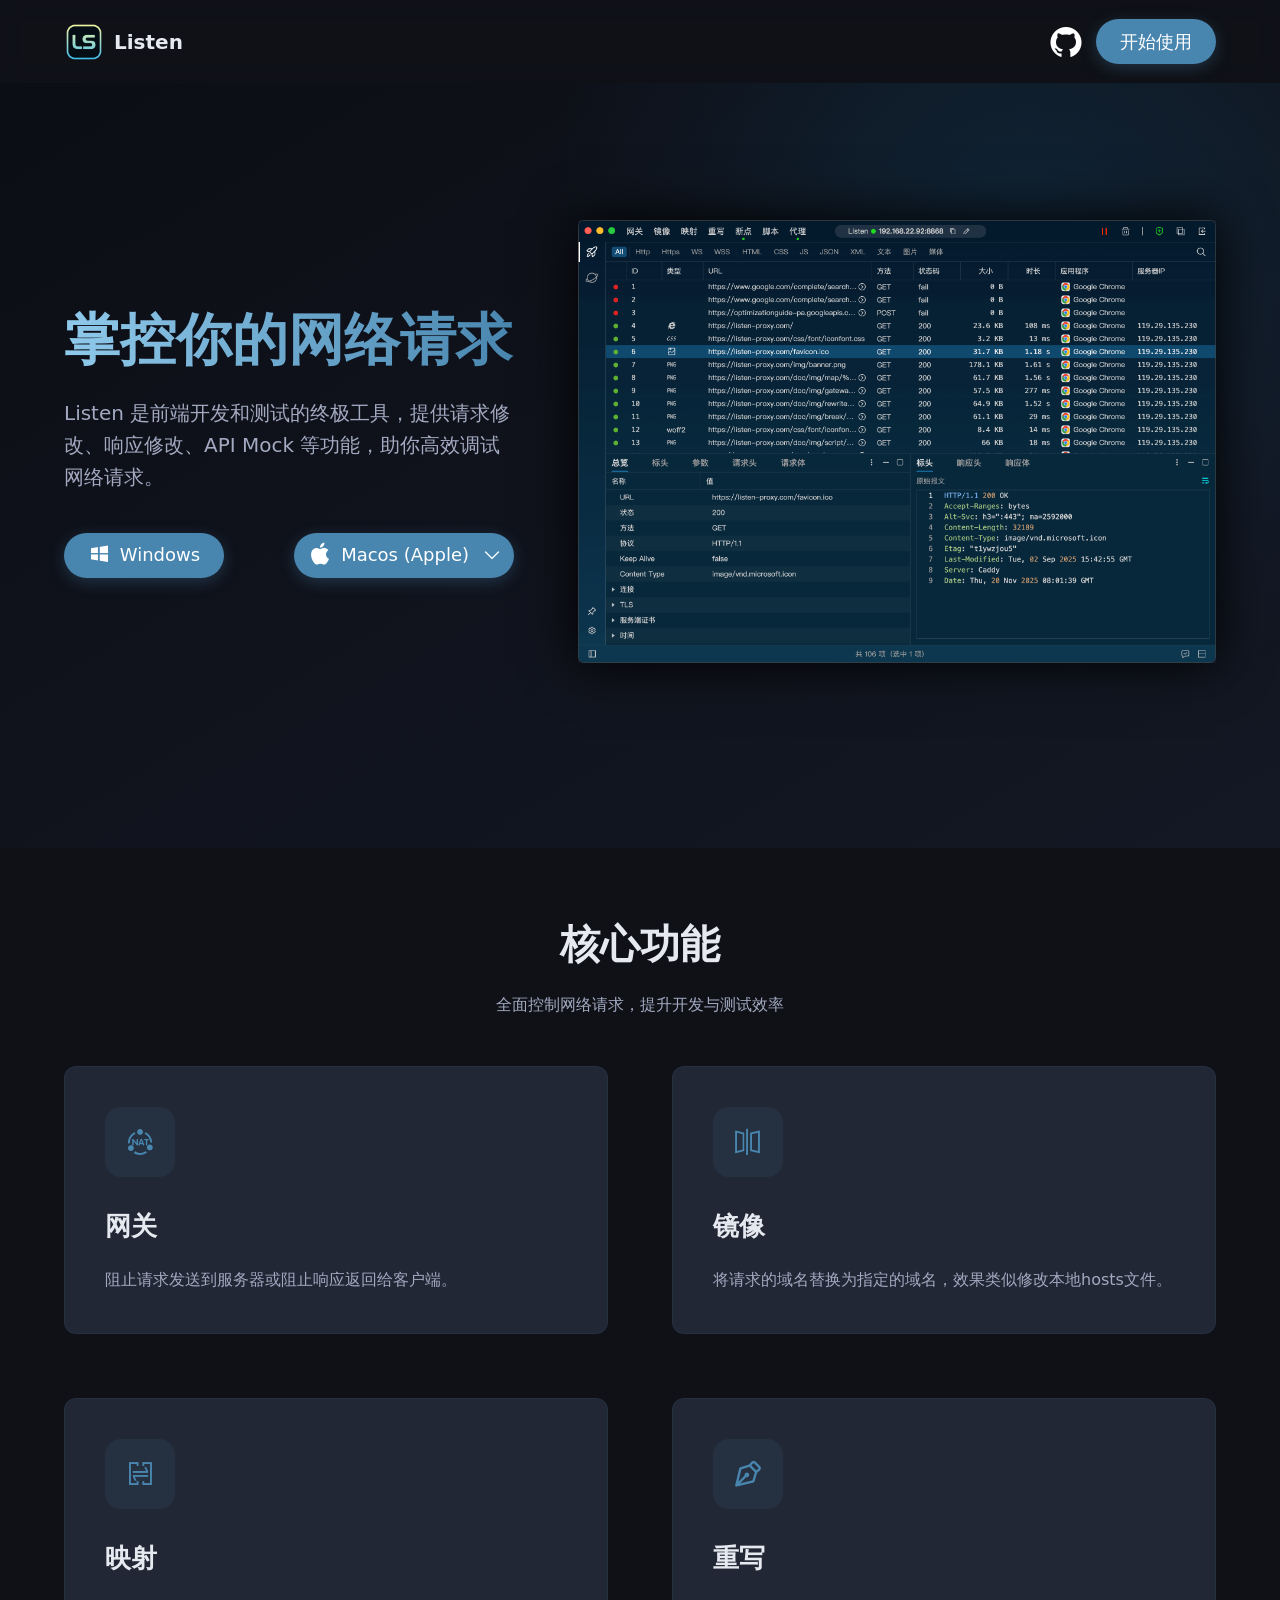
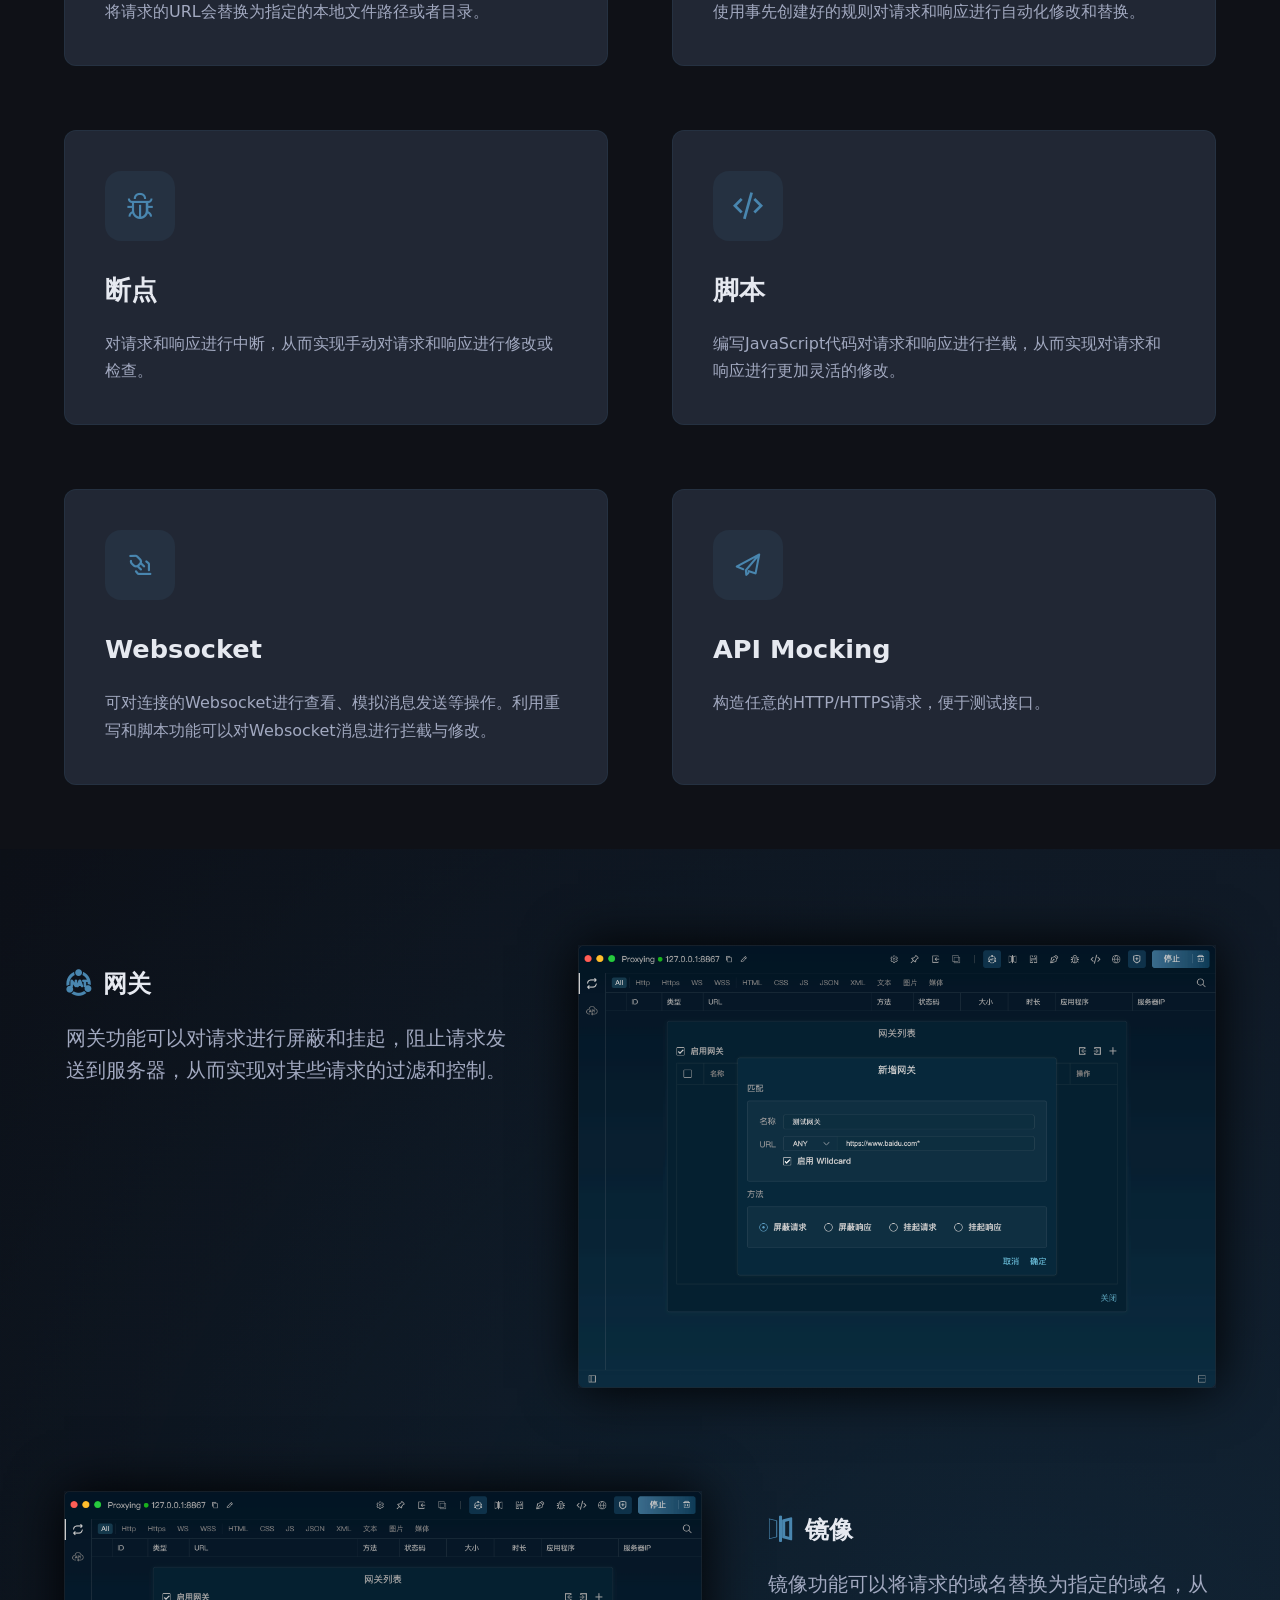
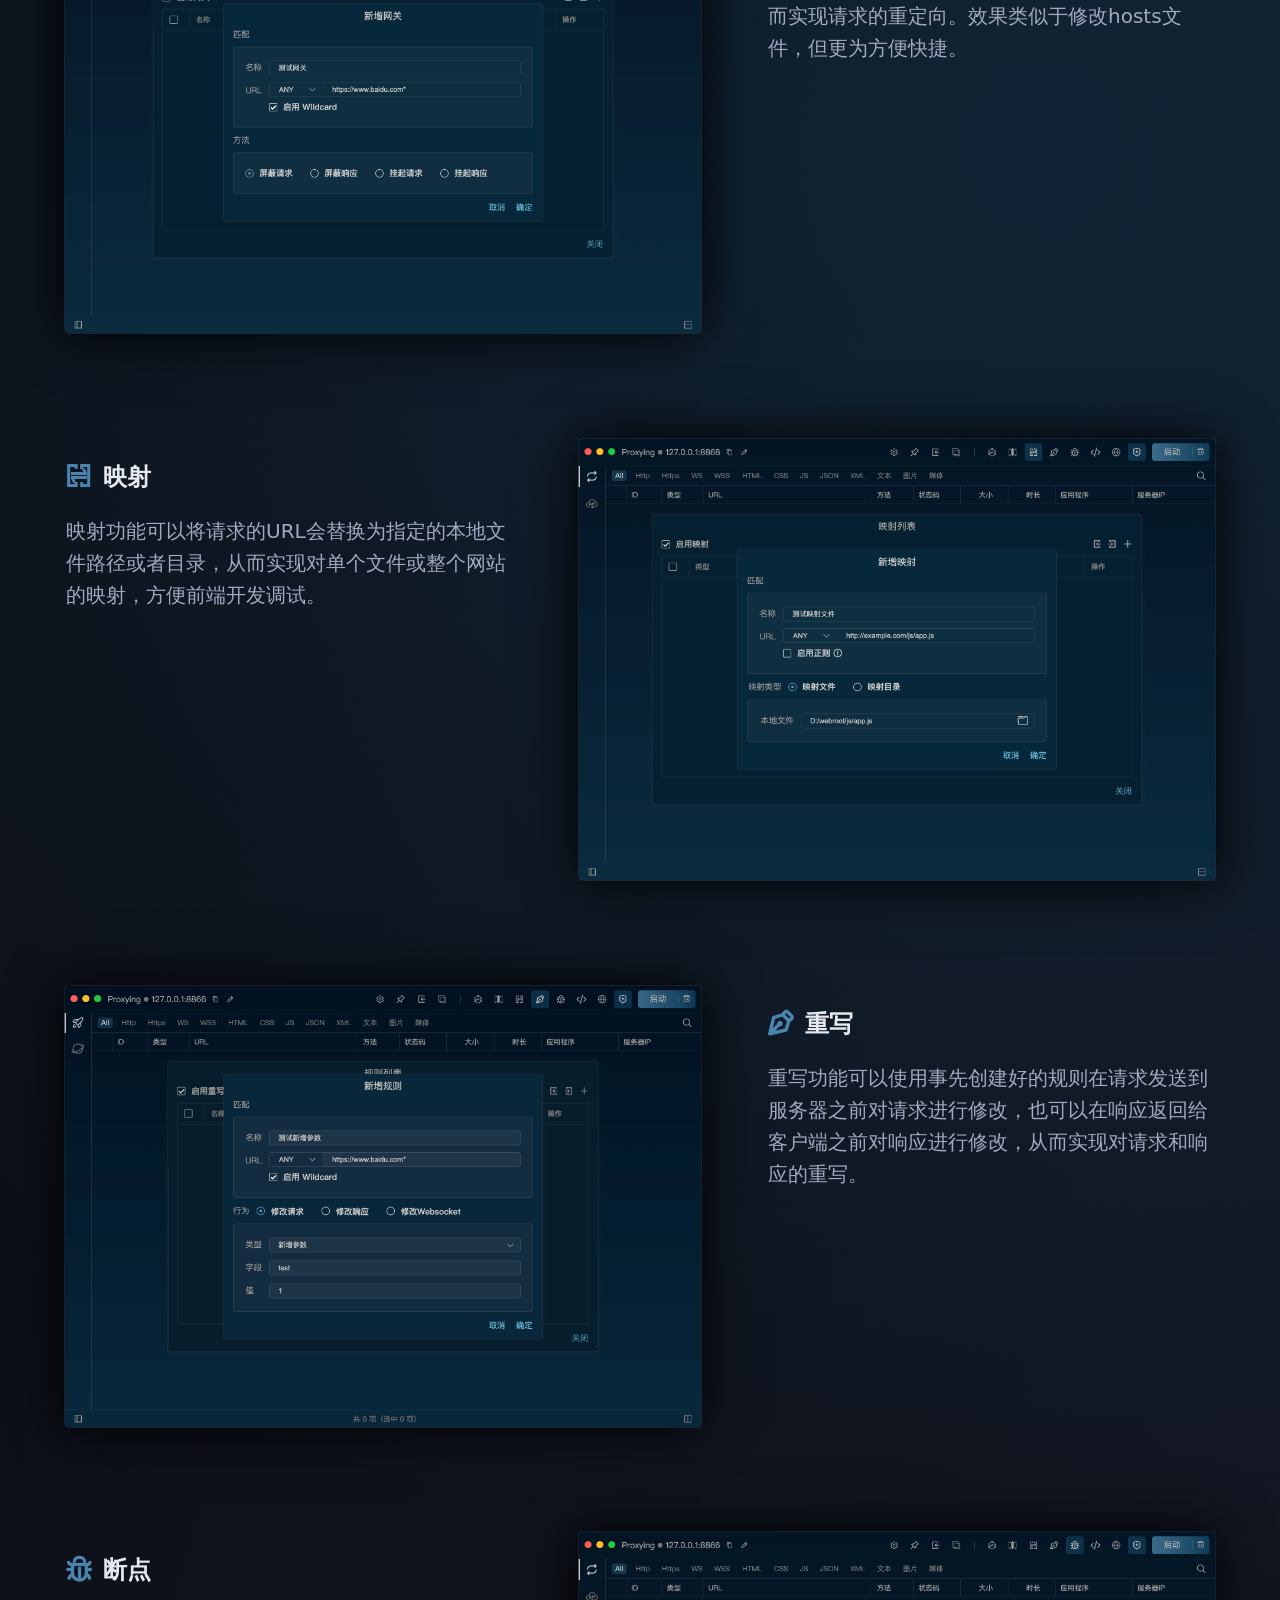
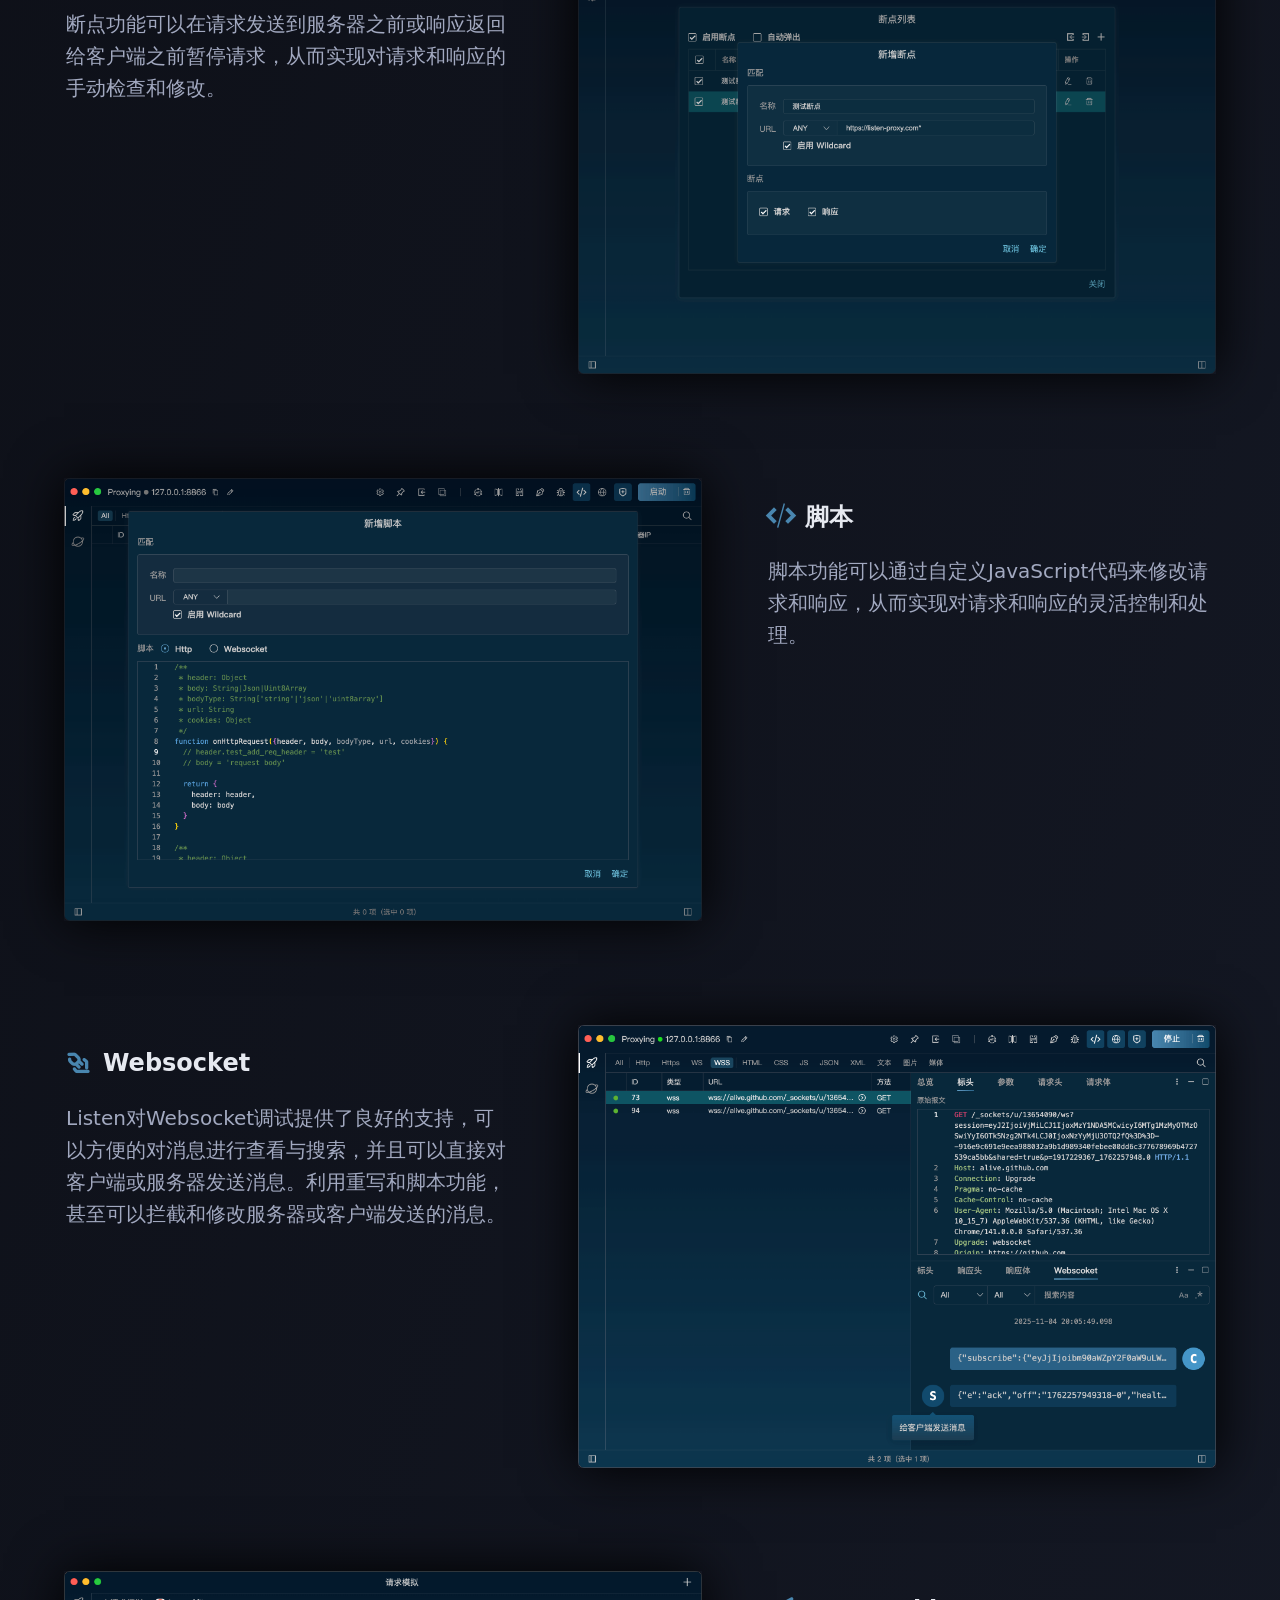
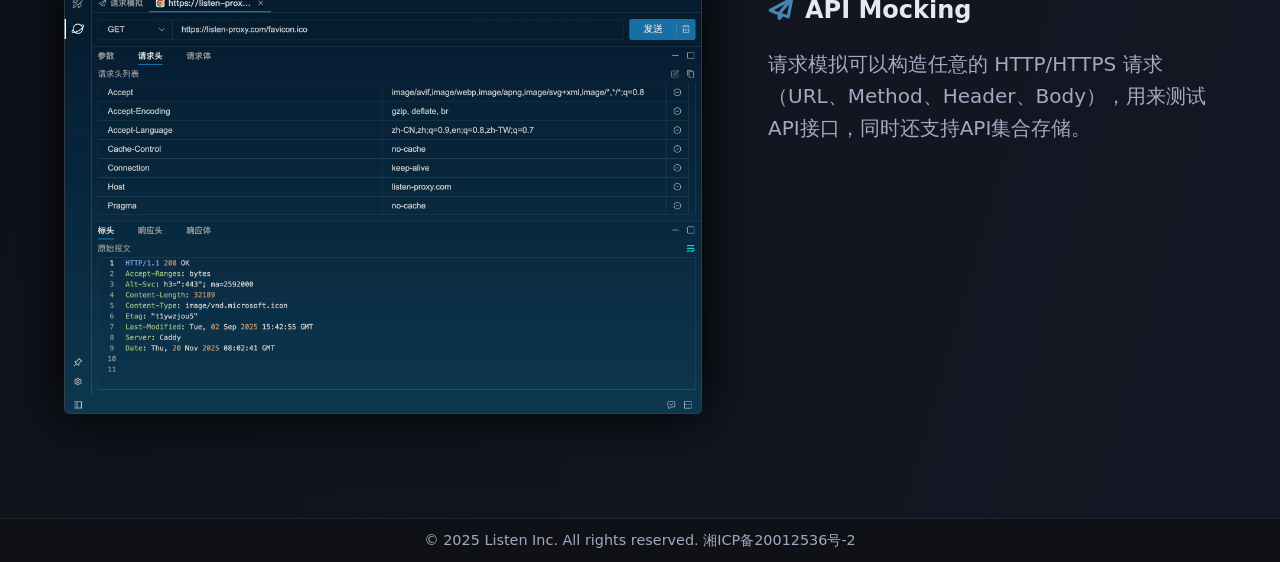
==== index.html @ 4d3ca31c "first commit" ====
<!DOCTYPE html>
<html lang="zh-CN">

<head>
  <meta charset="UTF-8">
  <meta name="viewport" content="width=device-width, initial-scale=1.0">
  <link rel="stylesheet" href="css/font/iconfont.css">
  <title>Listen-网络请求调试平台</title>
  <meta name="keywords"
    content="Listen,网络请求调试,请求代理,请求修改,响应修改,API Mock,前端开发,测试工具,最好用的HTTP网络抓包工具和API测试工具,免费使用,支持Windows,Mac">
  <meta name="description" content="Listen 是一款强大的网络请求调试平台，提供请求修改、响应修改、API Mock 等功能，助力前端开发与测试。新一代网络抓包和API测试一站化解决方案。">
  <style>
    /* 深色主题变量 */
    :root {
      --bg-primary: #0f1117;
      --bg-secondary: #1a1d28;
      --bg-card: #212734;
      --accent-primary: rgb(73, 134, 175);
      --accent-hover: rgb(17, 75, 109);
      --text-primary: #e6e9f0;
      --text-secondary: #a2a9c0;
      --border-radius: 12px;
      --transition-speed: 0.3s;
    }

    * {
      margin: 0;
      padding: 0;
      box-sizing: border-box;
      font-family: 'Segoe UI', system-ui, sans-serif;
    }

    body {
      background-color: var(--bg-primary);
      color: var(--text-primary);
      line-height: 1.6;
      overflow-x: hidden;
    }

    /* 导航栏 - 毛玻璃效果 */
    .navbar {
      display: flex;
      justify-content: space-between;
      align-items: center;
      padding: 1.2rem 5%;
      backdrop-filter: blur(10px);
      position: sticky;
      top: 0;
      z-index: 100;
    }

    .logo {
      display: flex;
      align-items: center;
      justify-content: center;
    }

    .logo-icon {
      width: 40px;
      margin-right: 10px;
    }

    .app-name {
      font-weight: bold;
      font-size: 20px;
    }

    .nav-right {
      display: flex;
      align-items: center;
    }

    .nav-right .icon-github {
      font-size: 40px;
      line-height: 1em;
      margin-right: 10px;
      color: white !important;
      text-decoration: none;
    }

    .nav-links {
      display: flex;
      gap: 2rem;
    }

    .nav-links a {
      position: relative;
      text-decoration: none;
      color: var(--text-secondary);
      font-weight: 500;
      transition: color var(--transition-speed);
      padding: 8px 0;
    }

    .nav-links a::after {
      content: '';
      position: absolute;
      bottom: 0;
      left: 0;
      width: 0;
      height: 2px;
      background: var(--accent-primary);
      transition: width var(--transition-speed);
    }

    .nav-links a:hover {
      color: var(--text-primary);
    }

    .nav-links a:hover::after {
      width: 100%;
    }

    .cta-button {
      position: relative;
      height: 45px;
      min-width: 120px;
      display: flex;
      align-items: center;
      justify-content: center;
      background: var(--accent-primary);
      color: white !important;
      border: none;
      border-radius: 30px;
      cursor: pointer;
      transition: all var(--transition-speed);
      box-shadow: 0 4px 15px rgba(73, 134, 175, 0.3);
      line-height: 20px;
      font-size: 18px;
      user-select: none;
      text-decoration: none;
    }

    .cta-button-a {
      white-space: nowrap;
      color: white !important;
      text-decoration: none;
    }

    .cta-button:hover {
      background: var(--accent-hover);
      transform: translateY(-3px);
      box-shadow: 0 6px 20px rgba(73, 134, 175, 0.3);
    }

    .cta-button-left-icon {
      margin-right: 10px;
    }

    .cta-button-right-icon {
      position: absolute;
      top: 0;
      bottom: 0;
      right: 0;
      display: flex;
      align-items: center;
      justify-content: center;
      width: 45px;
      border-radius: 0 30px 30px 0;
    }

    .cta-button-left-icon .icon,
    .cta-button-right-icon .icon {
      font-size: 22px;
    }

    .cta-button-right-icon .icon {
      font-size: 18px;
      transition: all var(--transition-speed);
    }

    .cta-button-right-icon:hover {
      background-color: rgba(0, 0, 0, 0.1);
    }

    .cta-button-right-icon:hover .icon-down {
      transform: rotate(-180deg);
    }

    .apple-select-warap {
      display: none;
      position: absolute;
      top: 100%;
      right: 0;
      width: 180px;
    }

    .cta-button-right-icon:hover .apple-select-warap {
      display: block;
    }

    .apple-select-warap-bg {
      padding: 10px 0;
      margin-top: 10px;
      background: var(--accent-hover);
      border-radius: 4px;
      box-shadow: 0 4px 15px rgba(0, 0, 0, 0.3);
      transition: all var(--transition-speed);
    }

    .apple-select-item {
      padding: 0 10px;
      color: white;
    }

    .apple-select-item-inner {
      display: flex;
      align-items: center;
      gap: 10px;
      padding: 10px;
      border-radius: 4px;
      cursor: pointer;
      user-select: none;
      color: white !important;
      text-decoration: none;
    }

    .apple-select-item-inner:hover {
      background-color: rgba(0, 0, 0, 0.15);
    }

    /* 主横幅区域 */
    .hero {
      display: flex;
      align-items: center;
      justify-content: space-around;
      min-height: 85vh;
      padding: 3rem 2.5vw 6rem;
      background:
        radial-gradient(circle at 80% 20%, rgba(17, 75, 109, 0.3) 0%, transparent 40%),
        linear-gradient(to bottom right, #0c0e15, #141824);
    }

    .hero-content {
      max-width: 450px;
      flex-shrink: 0;
      margin: 0 2.5vw;
    }

    .hero-buttons {
      display: flex;
      justify-content: space-between;
      align-items: center;
      width: 100%;
    }

    .hero-buttons .cta-button {
      display: flex;
      justify-content: center;
    }

    .hero-image {
      flex-grow: 1;
      display: flex;
      justify-content: flex-end;
      max-width: 1080px;
      margin: 0 2.5vw;
    }

    .hero-image img {
      width: 100%;
      max-width: 1200px;
      box-shadow: 0 0 50px black;
    }

    .hero h1 {
      font-size: 3.5rem;
      line-height: 1.2;
      margin-bottom: 1.5rem;
      background: linear-gradient(to right, rgb(143 201 235), var(--accent-primary));
      background-clip: text;
      -webkit-background-clip: text;
      -webkit-text-fill-color: transparent;
    }

    .hero p {
      font-size: 1.25rem;
      color: var(--text-secondary);
      margin-bottom: 2.5rem;
    }

    /* 功能卡片 */
    .features {
      padding: 4rem 5%;
      background-color: var(--bg-primary);
    }

    .section-title {
      text-align: center;
      font-size: 2.5rem;
      margin-bottom: 1rem;
    }

    .section-subtitle {
      text-align: center;
      color: var(--text-secondary);
      max-width: 700px;
      margin: 0 auto 3rem;
    }

    .features-grid {
      /* display: grid;
      grid-template-columns: repeat(auto-fit, minmax(250px, 1fr));
      gap: 2rem; */
      display: flex;
      flex-wrap: wrap;
      gap: 4rem;
    }

    .feature-card {
      width: 350px;
      flex-grow: 1;
      background: var(--bg-card);
      border-radius: var(--border-radius);
      padding: 2.5rem;
      transition: all var(--transition-speed);
      border: 1px solid rgba(73, 134, 175, 0.1);
      position: relative;
      overflow: hidden;
    }

    .feature-card:hover {
      transform: translateY(-10px);
      border-color: rgba(73, 134, 175, 0.3);
      box-shadow: 0 15px 30px rgba(0, 0, 0, 0.4);
    }

    .feature-icon {
      width: 70px;
      height: 70px;
      border-radius: 16px;
      display: flex;
      align-items: center;
      justify-content: center;
      margin-bottom: 1.8rem;
      background: rgb(73, 134, 175, 0.1);
      font-size: 1.8rem;
      color: var(--accent-primary);
    }

    .feature-icon .icon {
      font-size: 30px;
    }

    .feature-card h3 {
      font-size: 1.6rem;
      margin-bottom: 1.2rem;
    }

    .feature-card p {
      color: var(--text-secondary);
      line-height: 1.7;
    }

    /* 详情介绍 */
    .desc-wrap {
      padding: 3rem 0;
      background: radial-gradient(circle at 80% 20%, rgba(17, 75, 109, 0.3) 0%, transparent 40%),
        linear-gradient(to bottom right, #0c0e15, #141824);
    }

    .desc-wrap-item {
      padding: 3rem 2.5vw;
      display: flex;
      justify-content: center;
    }

    .desc-item-reverse {
      flex-direction: row-reverse;
    }

    .desc-title-wrap {
      max-width: 450px;
      flex-shrink: 0;
      margin: 1rem 2.5vw 20px 2.5vw;
    }

    .desc-title {
      display: flex;
      align-items: center;
      font-size: 1.5rem;
      font-weight: bold;
      margin-bottom: 15px;
    }

    .desc-title .icon {
      font-size: 1.8rem;
      margin-right: 10px;
      color: var(--accent-primary);
    }

    .desc-wrap .desc {
      display: block;
      padding-left: 2px;
      font-size: 1.25rem;
      color: var(--text-secondary);
    }

    .desc-img-wrap {
      max-width: 850px;
      flex-grow: 1;
      margin: 0 2.5vw;
    }

    .desc-img-wrap img {
      width: 100%;
      box-shadow: 0 0 50px black;
    }

    /* 使用场景部分 */
    .use-cases {
      padding: 5rem 5%;
      background: linear-gradient(to bottom, var(--bg-primary), #0d0f16);
    }

    .cases-container {
      max-width: 1000px;
      margin: 0 auto;
      display: grid;
      grid-template-columns: repeat(auto-fit, minmax(400px, 1fr));
      gap: 2rem;
    }

    .case-card {
      background: var(--bg-card);
      border-radius: var(--border-radius);
      padding: 2.5rem;
      border: 1px solid rgba(255, 255, 255, 0.08);
    }

    .case-header {
      display: flex;
      align-items: center;
      gap: 1rem;
      margin-bottom: 1.5rem;
    }

    .case-number {
      background: var(--accent-primary);
      color: white;
      width: 36px;
      height: 36px;
      border-radius: 50%;
      display: flex;
      align-items: center;
      justify-content: center;
      font-weight: bold;
    }

    /* 页脚 */
    .footer {
      background: var(--bg-secondary);
      color: var(--text-secondary);
      padding: 4rem 5% 2rem;
      border-top: 1px solid rgba(255, 255, 255, 0.08);
    }

    .footer-grid {
      display: grid;
      grid-template-columns: repeat(auto-fit, minmax(200px, 1fr));
      gap: 2.5rem;
      margin-bottom: 3rem;
    }

    .footer-column h3 {
      font-size: 1.3rem;
      margin-bottom: 1.8rem;
      position: relative;
      color: var(--text-primary);
      padding-bottom: 0.8rem;
    }

    .footer-column h3::after {
      content: '';
      position: absolute;
      bottom: 0;
      left: 0;
      width: 50px;
      height: 3px;
      background: var(--accent-primary);
      border-radius: 3px;
    }

    .footer-links {
      list-style: none;
    }

    .footer-links li {
      margin-bottom: 1rem;
    }

    .footer-links a {
      color: var(--text-secondary);
      text-decoration: none;
      transition: color var(--transition-speed);
      display: inline-block;
      padding: 0.2rem 0;
    }

    .footer-links a:hover {
      color: var(--accent-primary);
      transform: translateX(5px);
    }

    .copyright {
      text-align: center;
      border-top: 1px solid rgba(255, 255, 255, 0.08);
      color: var(--text-secondary);
      font-size: 0.9rem;
      padding: 10px 0;
    }

    @media (max-width: 1230px) {
      .desc-wrap-item {
        flex-direction: column;
        justify-content: flex-start;
      }
    }

    /* 响应式设计 */
    @media (max-width: 992px) {
      .hero {
        flex-direction: column;
        text-align: center;
      }

      .hero-content {
        padding-right: 0;
        margin-bottom: 3rem;
        max-width: 100%;
      }

      .hero p {
        margin: 0 auto 2.5rem;
      }
    }

    @media (max-width: 768px) {
      .nav-links {
        display: none;
      }

      .hero h1 {
        font-size: 2.8rem;
      }

      .cases-container {
        grid-template-columns: 1fr;
      }

      .copyright {
        font-size: 0.8rem;
      }
    }
  </style>
</head>

<body>
  <!-- 导航栏 -->
  <nav class="navbar">
    <a class="logo">
      <img src="favicon.ico" class="logo-icon">
      <span class="app-name">Listen</span>
    </a>
    <!-- <div class="nav-links">
      <a href="#features">功能</a>
      <a href="#use-cases">应用场景</a>
      <a href="#pricing">定价</a>
      <a href="#docs">文档</a>
      <a href="#blog">博客</a>
    </div> -->
    <div class="nav-right">
      <a class="icon icon-github" href="https://github.com/wanls4583/listen"></a>
      <a class="cta-button" href="https://listen-proxy.com/doc">开始使用</a>
    </div>
  </nav>

  <!-- 主横幅 -->
  <section class="hero">
    <div class="hero-content">
      <h1>掌控你的网络请求</h1>
      <p>Listen 是前端开发和测试的终极工具，提供请求修改、响应修改、API Mock 等功能，助你高效调试网络请求。</p>
      <div class="hero-buttons">
        <a class="cta-button" style="width:160px;min-width:140px;"
          href="https://cdn.listen-proxy.com/updates/win/listen-1.0.0 Setup.exe">
          <span class="cta-button-left-icon">
            <i class="icon icon-windows"></i>
          </span>
          <span>Windows</span>
        </a>
        <span style="width:50px;"></span>
        <div class="cta-button" style="width:220px;min-width:210px;padding-right:45px;justify-content:flex-end;">
          <span class="cta-button-left-icon">
            <i class="icon icon-macos"></i>
          </span>
          <a class="cta-button-a"
            href="https://cdn.listen-proxy.com/updates/darwin/arm64/listen-macos-arm64-1.0.0.dmg">Macos (Apple)</a>
          <span class="cta-button-right-icon">
            <i class="icon icon-down"></i>
            <div class="apple-select-warap">
              <div class="apple-select-warap-bg">
                <div class="apple-select-item">
                  <a class="apple-select-item-inner"
                    href="https://cdn.listen-proxy.com/updates/darwin/x64/listen-macos-x64-1.0.0.dmg">
                    <i class="icon icon-intel"></i>
                    <span>Intel</span>
                  </a>
                </div>
                <div class="apple-select-item">
                  <a class="apple-select-item-inner"
                    href="https://cdn.listen-proxy.com/updates/darwin/arm64/listen-macos-arm64-1.0.0.dmg">
                    <i class="icon icon-macos"></i>
                    <span>Apple silicon</span>
                  </a>
                </div>
              </div>
            </div>
          </span>
        </div>
      </div>
    </div>
    <div class="hero-image">
      <img src="img/banner.png" style="width:100%;">
    </div>
  </section>

  <!-- 功能部分 -->
  <section id="features" class="features">
    <h2 class="section-title">核心功能</h2>
    <p class="section-subtitle">全面控制网络请求，提升开发与测试效率</p>

    <div class="features-grid">
      <div class="feature-card">
        <div class="feature-icon">
          <i class="icon icon-gateway"></i>
        </div>
        <h3>网关</h3>
        <p>阻止请求发送到服务器或阻止响应返回给客户端。</p>
      </div>

      <div class="feature-card">
        <div class="feature-icon">
          <i class="icon icon-mirror"></i>
        </div>
        <h3>镜像</h3>
        <p>将请求的域名替换为指定的域名，效果类似修改本地hosts文件。</p>
      </div>

      <div class="feature-card">
        <div class="feature-icon">
          <i class="icon icon-map"></i>
        </div>
        <h3>映射</h3>
        <p>将请求的URL会替换为指定的本地文件路径或者目录。</p>
      </div>

      <div class="feature-card">
        <div class="feature-icon">
          <i class="icon icon-pen"></i>
        </div>
        <h3>重写</h3>
        <p>使用事先创建好的规则对请求和响应进行自动化修改和替换。</p>
      </div>

      <div class="feature-card">
        <div class="feature-icon">
          <i class="icon icon-bug"></i>
        </div>
        <h3>断点</h3>
        <p>对请求和响应进行中断，从而实现手动对请求和响应进行修改或检查。</p>
      </div>

      <div class="feature-card">
        <div class="feature-icon">
          <i class="icon icon-script"></i>
        </div>
        <h3>脚本</h3>
        <p>编写JavaScript代码对请求和响应进行拦截，从而实现对请求和响应进行更加灵活的修改。</p>
      </div>

      <div class="feature-card">
        <div class="feature-icon">
          <i class="icon icon-websocket"></i>
        </div>
        <h3>Websocket</h3>
        <p>可对连接的Websocket进行查看、模拟消息发送等操作。利用重写和脚本功能可以对Websocket消息进行拦截与修改。</p>
      </div>

      <div class="feature-card">
        <div class="feature-icon">
          <i class="icon icon-send"></i>
        </div>
        <h3>API Mocking</h3>
        <p>构造任意的HTTP/HTTPS请求，便于测试接口。</p>
      </div>
    </div>
  </section>

  <!-- 详情介绍 -->
  <section class="desc-wrap">
    <div class="desc-wrap-item">
      <div class="desc-title-wrap">
        <div class="desc-title">
          <i class="icon icon-gateway"></i>
          <span>网关</span>
        </div>
        <span class="desc">网关功能可以对请求进行屏蔽和挂起，阻止请求发送到服务器，从而实现对某些请求的过滤和控制。</span>
      </div>
      <div class="desc-img-wrap">
        <img src="doc/img/gateway/网关5.png" alt="">
      </div>
    </div>
    <div class="desc-wrap-item desc-item-reverse">
      <div class="desc-title-wrap">
        <div class="desc-title">
          <i class="icon icon-mirror"></i>
          <span>镜像</span>
        </div>
        <span class="desc">镜像功能可以将请求的域名替换为指定的域名，从而实现请求的重定向。效果类似于修改hosts文件，但更为方便快捷。</span>
      </div>
      <div class="desc-img-wrap">
        <img src="doc/img/gateway/网关5.png" alt="">
      </div>
    </div>
    <div class="desc-wrap-item">
      <div class="desc-title-wrap">
        <div class="desc-title">
          <i class="icon icon-map"></i>
          <span>映射</span>
        </div>
        <span class="desc">映射功能可以将请求的URL会替换为指定的本地文件路径或者目录，从而实现对单个文件或整个网站的映射，方便前端开发调试。</span>
      </div>
      <div class="desc-img-wrap">
        <img src="doc/img/map/映射5.png" alt="">
      </div>
    </div>
    <div class="desc-wrap-item desc-item-reverse">
      <div class="desc-title-wrap">
        <div class="desc-title">
          <i class="icon icon-pen"></i>
          <span>重写</span>
        </div>
        <span class="desc">重写功能可以使用事先创建好的规则在请求发送到服务器之前对请求进行修改，也可以在响应返回给客户端之前对响应进行修改，从而实现对请求和响应的重写。</span>
      </div>
      <div class="desc-img-wrap">
        <img src="doc/img/rewrite/重写5.png" alt="">
      </div>
    </div>
    <div class="desc-wrap-item">
      <div class="desc-title-wrap">
        <div class="desc-title">
          <i class="icon icon-bug"></i>
          <span>断点</span>
        </div>
        <span class="desc">断点功能可以在请求发送到服务器之前或响应返回给客户端之前暂停请求，从而实现对请求和响应的手动检查和修改。</span>
      </div>
      <div class="desc-img-wrap">
        <img src="doc/img/break/断点5.png" alt="">
      </div>
    </div>
    <div class="desc-wrap-item desc-item-reverse">
      <div class="desc-title-wrap">
        <div class="desc-title">
          <i class="icon icon-script"></i>
          <span>脚本</span>
        </div>
        <span class="desc">脚本功能可以通过自定义JavaScript代码来修改请求和响应，从而实现对请求和响应的灵活控制和处理。</span>
      </div>
      <div class="desc-img-wrap">
        <img src="doc/img/script/脚本5.png" alt="">
      </div>
    </div>
    <div class="desc-wrap-item">
      <div class="desc-title-wrap">
        <div class="desc-title">
          <i class="icon icon-websocket"></i>
          <span>Websocket</span>
        </div>
        <span class="desc">
          Listen对Websocket调试提供了良好的支持，可以方便的对消息进行查看与搜索，并且可以直接对客户端或服务器发送消息。利用重写和脚本功能，甚至可以拦截和修改服务器或客户端发送的消息。
        </span>
      </div>
      <div class="desc-img-wrap">
        <img src="doc/img/websocket/ws1.png" alt="">
      </div>
    </div>
    <div class="desc-wrap-item desc-item-reverse">
      <div class="desc-title-wrap">
        <div class="desc-title">
          <i class="icon icon-send"></i>
          <span>API Mocking</span>
        </div>
        <span class="desc">请求模拟可以构造任意的 HTTP/HTTPS 请求（URL、Method、Header、Body），用来测试API接口，同时还支持API集合存储。</span>
      </div>
      <div class="desc-img-wrap">
        <img src="doc/img/home/请求模拟.png" alt="">
      </div>
    </div>
  </section>

  <!-- 使用场景 -->
  <section id="use-cases" class="use-cases" style="display: none;">
    <h2 class="section-title">应用场景</h2>
    <p class="section-subtitle">解决实际开发中的关键问题</p>

    <div class="cases-container">
      <div class="case-card">
        <div class="case-header">
          <div class="case-number">1</div>
          <h3>前端开发解耦</h3>
        </div>
        <p>在后端API未完成时，通过Mock响应数据独立进行前端开发，无需等待后端进度。</p>
      </div>

      <div class="case-card">
        <div class="case-header">
          <div class="case-number">2</div>
          <h3>边界条件测试</h3>
        </div>
        <p>模拟API返回错误状态码、空数据或超大响应等边界情况，验证前端健壮性。</p>
      </div>
    </div>
  </section>

  <!-- 页脚 -->
  <footer class="footer" style="display: none;">
    <div class="footer-grid">
      <div class="footer-column">
        <h3>产品</h3>
        <ul class="footer-links">
          <li><a href="#">功能特性</a></li>
          <li><a href="#">浏览器扩展</a></li>
          <li><a href="#">桌面应用</a></li>
          <li><a href="#">定价</a></li>
        </ul>
      </div>

      <div class="footer-column">
        <h3>资源</h3>
        <ul class="footer-links">
          <li><a href="#">文档中心</a></li>
          <li><a href="#">API参考</a></li>
          <li><a href="#">教程指南</a></li>
          <li><a href="#">博客</a></li>
        </ul>
      </div>

      <div class="footer-column">
        <h3>支持</h3>
        <ul class="footer-links">
          <li><a href="#">帮助中心</a></li>
          <li><a href="#">社区论坛</a></li>
          <li><a href="#">联系我们</a></li>
        </ul>
      </div>

      <div class="footer-column">
        <h3>关注我们</h3>
        <ul class="footer-links">
          <li><a href="#"><i class="fab fa-github"></i> GitHub</a></li>
          <li><a href="#"><i class="fab fa-twitter"></i> Twitter</a></li>
          <li><a href="#"><i class="fab fa-linkedin"></i> LinkedIn</a></li>
        </ul>
      </div>
    </div>

    <!-- <div class="copyright">
      &copy; 2025 Listen Inc. All rights reserved. 湘ICP备20012536号-1
    </div> -->
  </footer>

  <div class="copyright">
    &copy; 2025 Listen Inc. All rights reserved. 湘ICP备20012536号-2
  </div>
</body>

</html>
---- css/font/iconfont.css ----
@font-face {
  font-family: "icon"; /* Project id 4620628 */
  src: url('iconfont.woff2?t=1762255267908') format('woff2');
}

.icon {
  font-family: "icon" !important;
  font-size: 16px;
  font-style: normal;
  -webkit-font-smoothing: antialiased;
  -moz-osx-font-smoothing: grayscale;
}

.icon-websocket:before {
  content: "\e735";
}

.icon-proxy:before {
  content: "\e864";
}

.icon-net:before {
  content: "\e6b2";
}

.icon-windows:before {
  content: "\e882";
}

.icon-github:before {
  content: "\e85a";
}

.icon-intel:before {
  content: "\e610";
}

.icon-macos:before {
  content: "\e60b";
}

.icon-favorite:before {
  content: "\e894";
}

.icon-setting:before {
  content: "\e6f0";
}

.icon-diff:before {
  content: "\eb66";
}

.icon-map:before {
  content: "\e602";
}

.icon-history:before {
  content: "\e881";
}

.icon-more:before {
  content: "\e605";
}

.icon-arrow-left:before {
  content: "\e6d6";
}

.icon-arrow-right:before {
  content: "\e6a8";
}

.icon-ip:before {
  content: "\e64f";
}

.icon-domain:before {
  content: "\e61c";
}

.icon-top-bottom:before {
  content: "\e689";
}

.icon-left-right:before {
  content: "\e68c";
}

.icon-bottom-bar:before {
  content: "\e768";
}

.icon-right-bar:before {
  content: "\e601";
}

.icon-left-bar:before {
  content: "\ec6d";
}

.icon-file:before {
  content: "\e739";
}

.icon-close:before {
  content: "\e650";
}

.icon-minimize:before {
  content: "\e65b";
}

.icon-maximize:before {
  content: "\e65d";
}

.icon-unmaximize:before {
  content: "\e692";
}

.icon-loading:before {
  content: "\e61f";
}

.icon-empty:before {
  content: "\e622";
}

.icon-send:before {
  content: "\e62d";
}

.icon-ssl:before {
  content: "\e6f8";
}

.icon-down-circle:before {
  content: "\e839";
}

.icon-left-circle:before {
  content: "\ec69";
}

.icon-right-circle:before {
  content: "\ec6a";
}

.icon-up-circle:before {
  content: "\ec6b";
}

.icon-right:before {
  content: "\e877";
}

.icon-down:before {
  content: "\e98d";
}

.icon-up:before {
  content: "\e98e";
}

.icon-left:before {
  content: "\e98f";
}

.icon-script:before {
  content: "\e60e";
}

.icon-gateway:before {
  content: "\e66a";
}

.icon-plus:before {
  content: "\e8fe";
}

.icon-pin:before {
  content: "\e863";
}

.icon-download:before {
  content: "\e649";
}

.icon-icase:before {
  content: "\e616";
}

.icon-regex:before {
  content: "\e603";
}

.icon-search:before {
  content: "\e600";
}

.icon-expand-right:before {
  content: "\ec6c";
}

.icon-loadmore:before {
  content: "\e853";
}

.icon-empty1:before {
  content: "\e817";
}

.icon-zhongduan:before {
  content: "\e62b";
}

.icon-import:before {
  content: "\e614";
}

.icon-export:before {
  content: "\e98c";
}

.icon-network:before {
  content: "\e648";
}

.icon-delete:before {
  content: "\e680";
}

.icon-pen-1:before {
  content: "\e824";
}

.icon-copy:before {
  content: "\e6f5";
}

.icon-warn:before {
  content: "\e670";
}

.icon-pen:before {
  content: "\e65a";
}

.icon-bug:before {
  content: "\e8e8";
}

.icon-mirror:before {
  content: "\e76a";
}
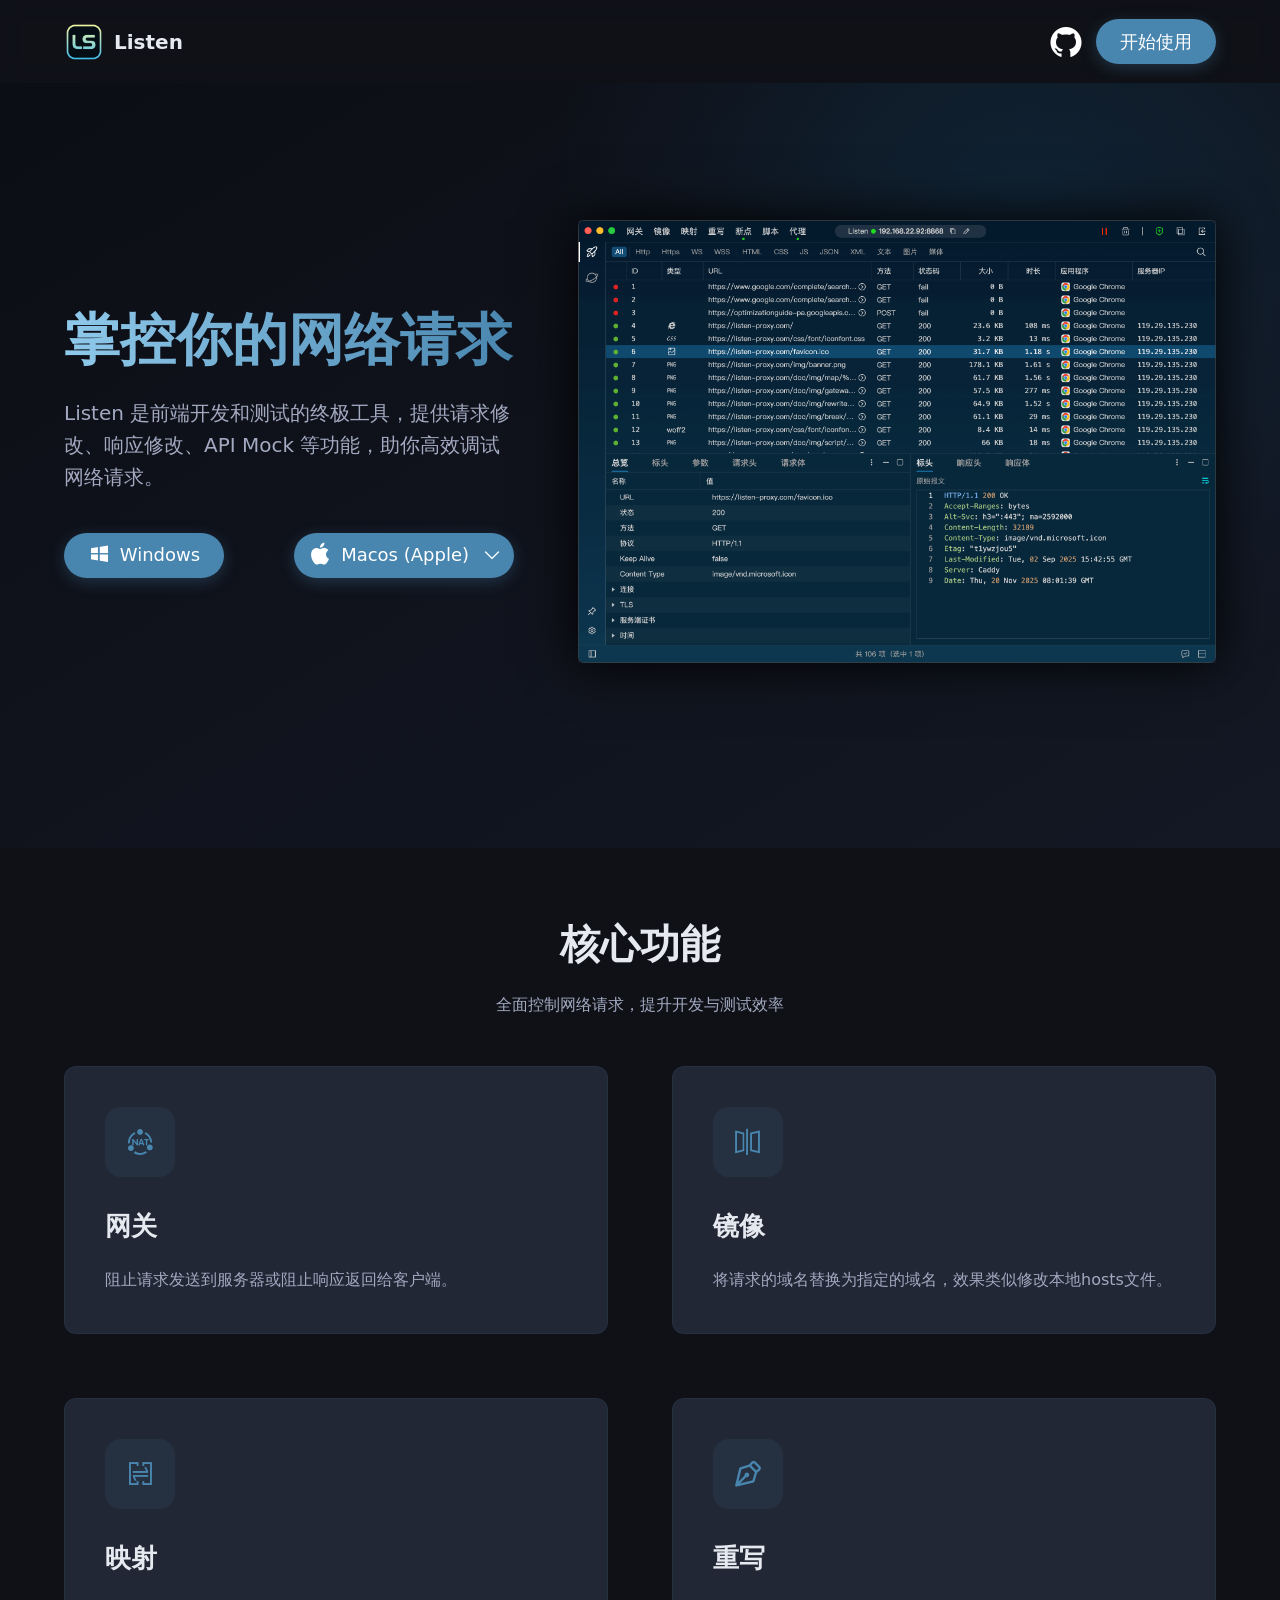
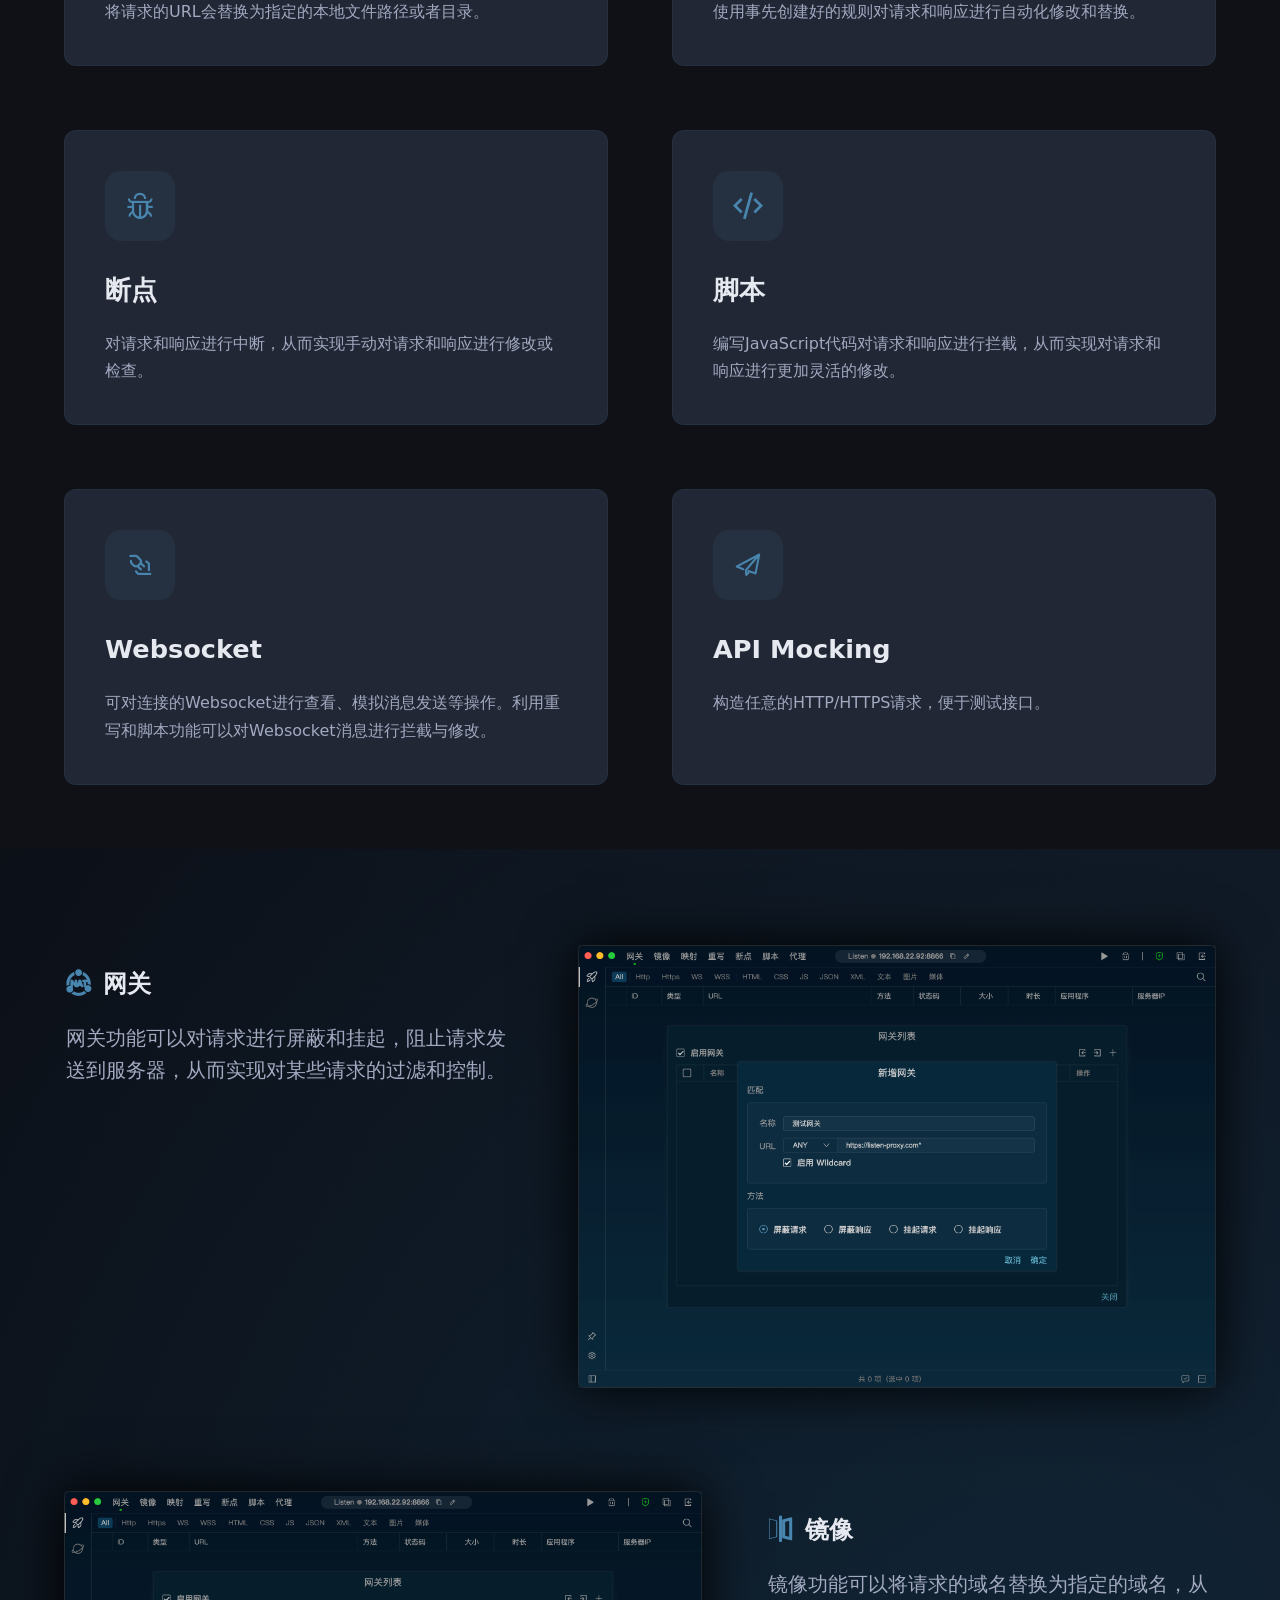
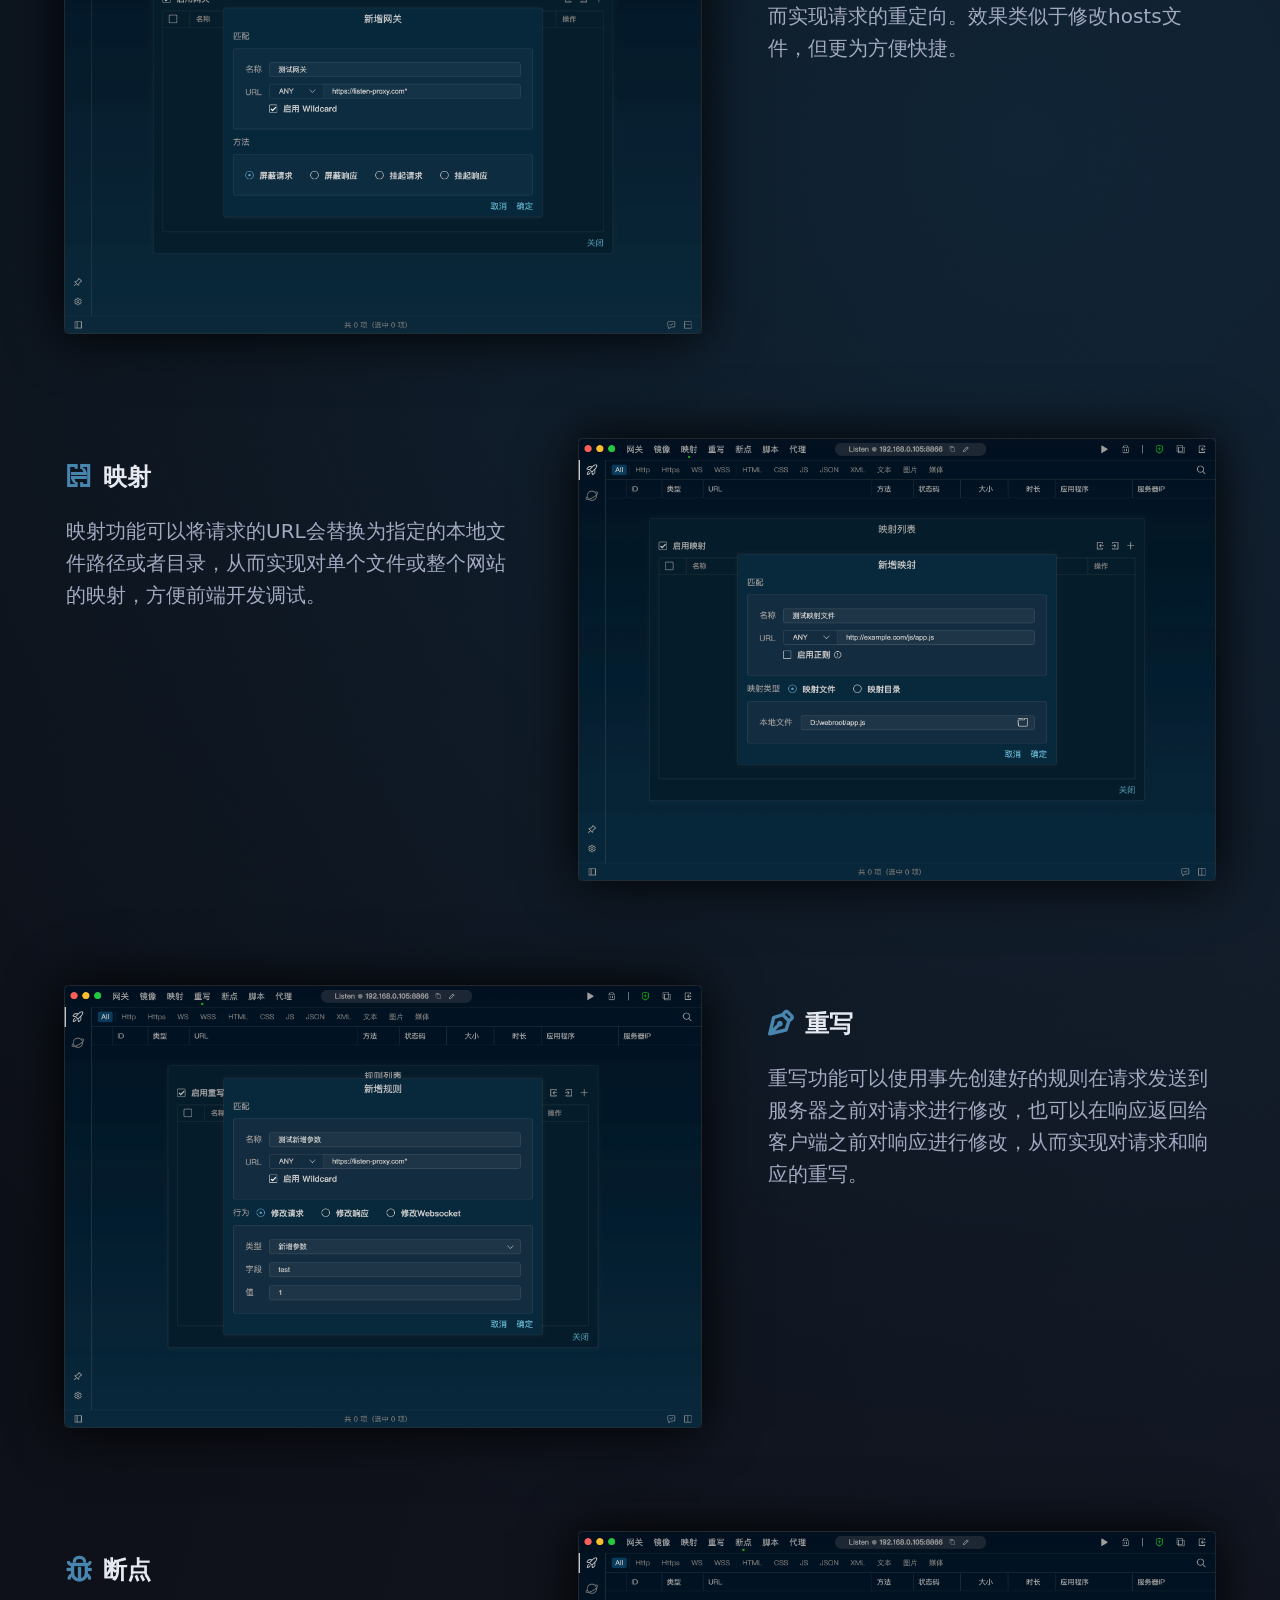
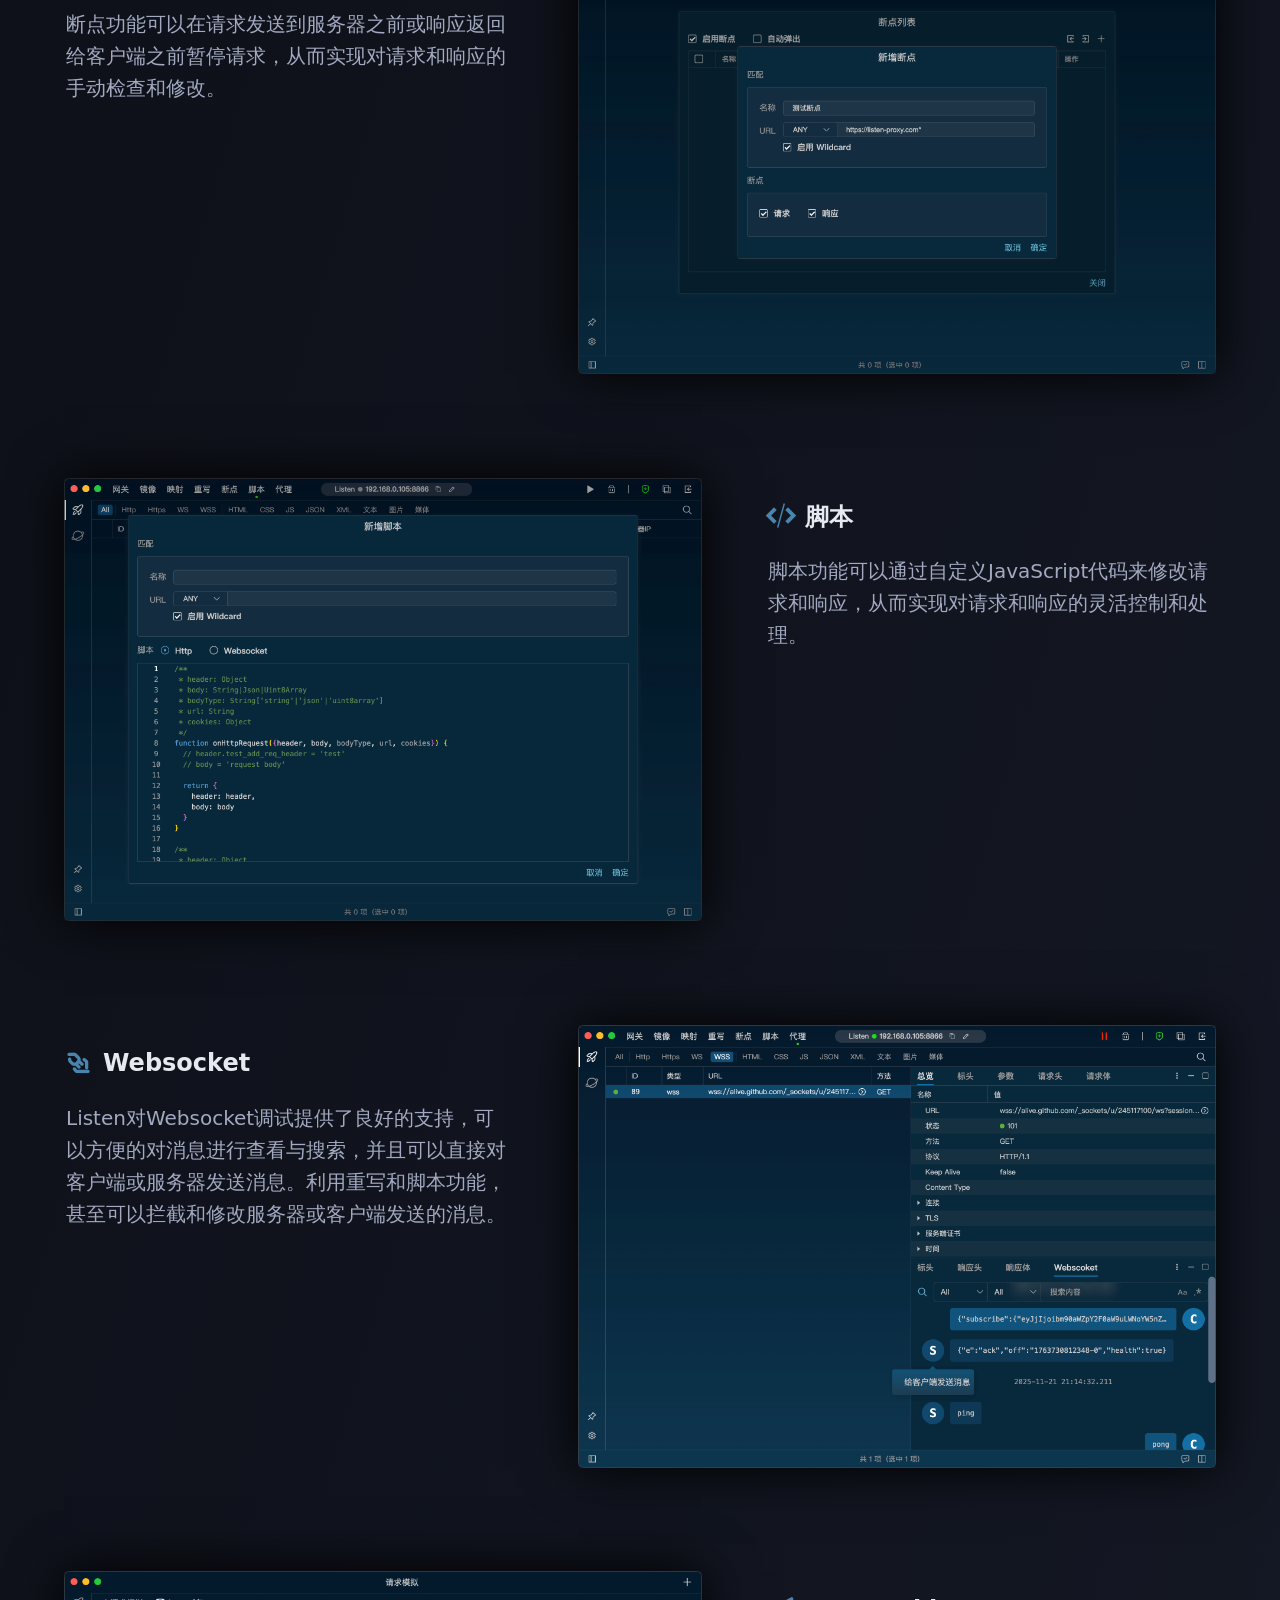
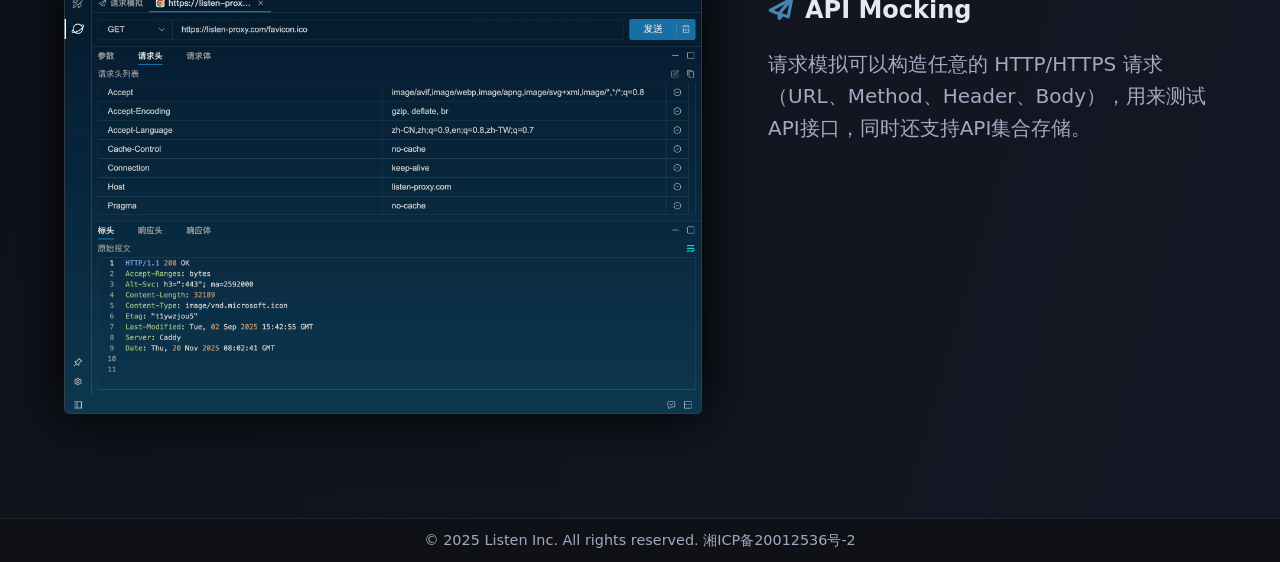
==== commit 99aad8e7: "feat: github-url" ====
--- a/index.html
+++ b/index.html
@@ -570,7 +570,7 @@
       <a href="#blog">博客</a>
     </div> -->
     <div class="nav-right">
-      <a class="icon icon-github" href="https://github.com/wanls4583/listen"></a>
+      <a class="icon icon-github" href="https://github.com/listenproxy/listen"></a>
       <a class="cta-button" href="https://listen-proxy.com/doc">开始使用</a>
     </div>
   </nav>
